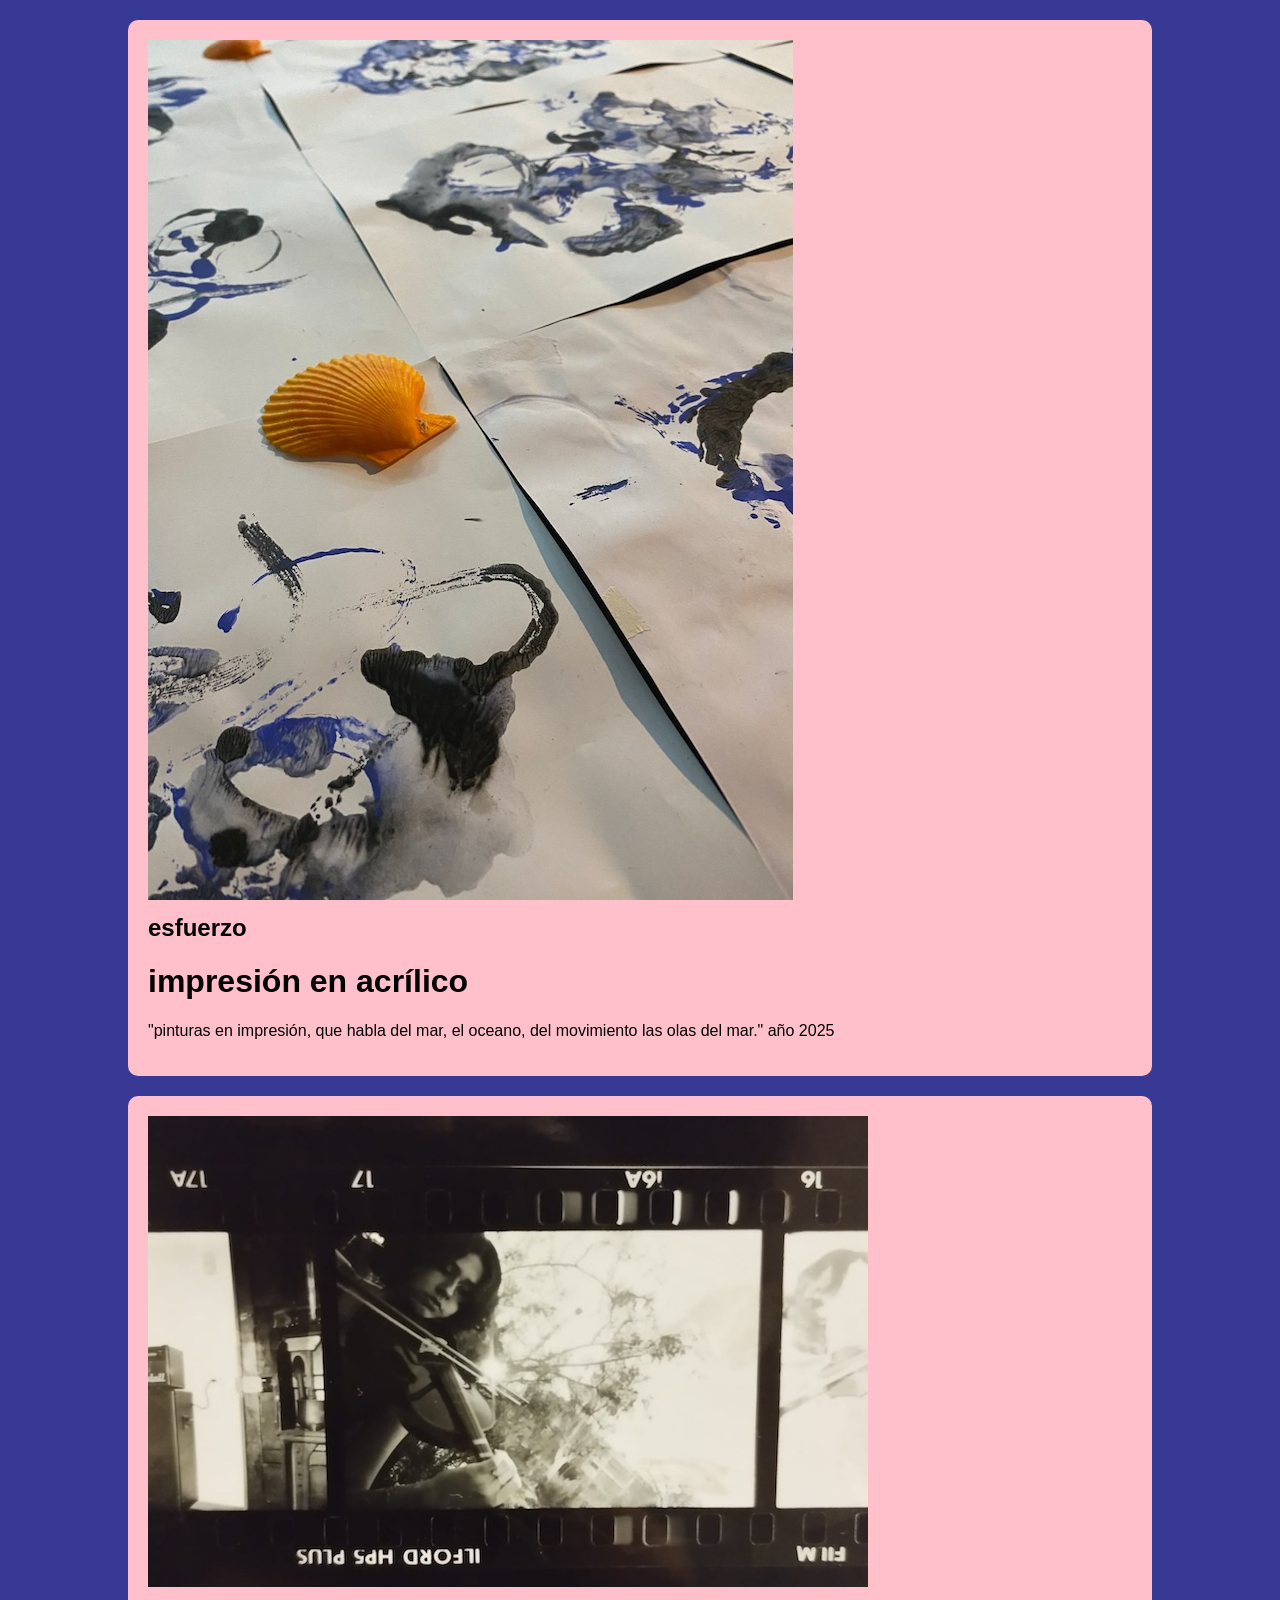
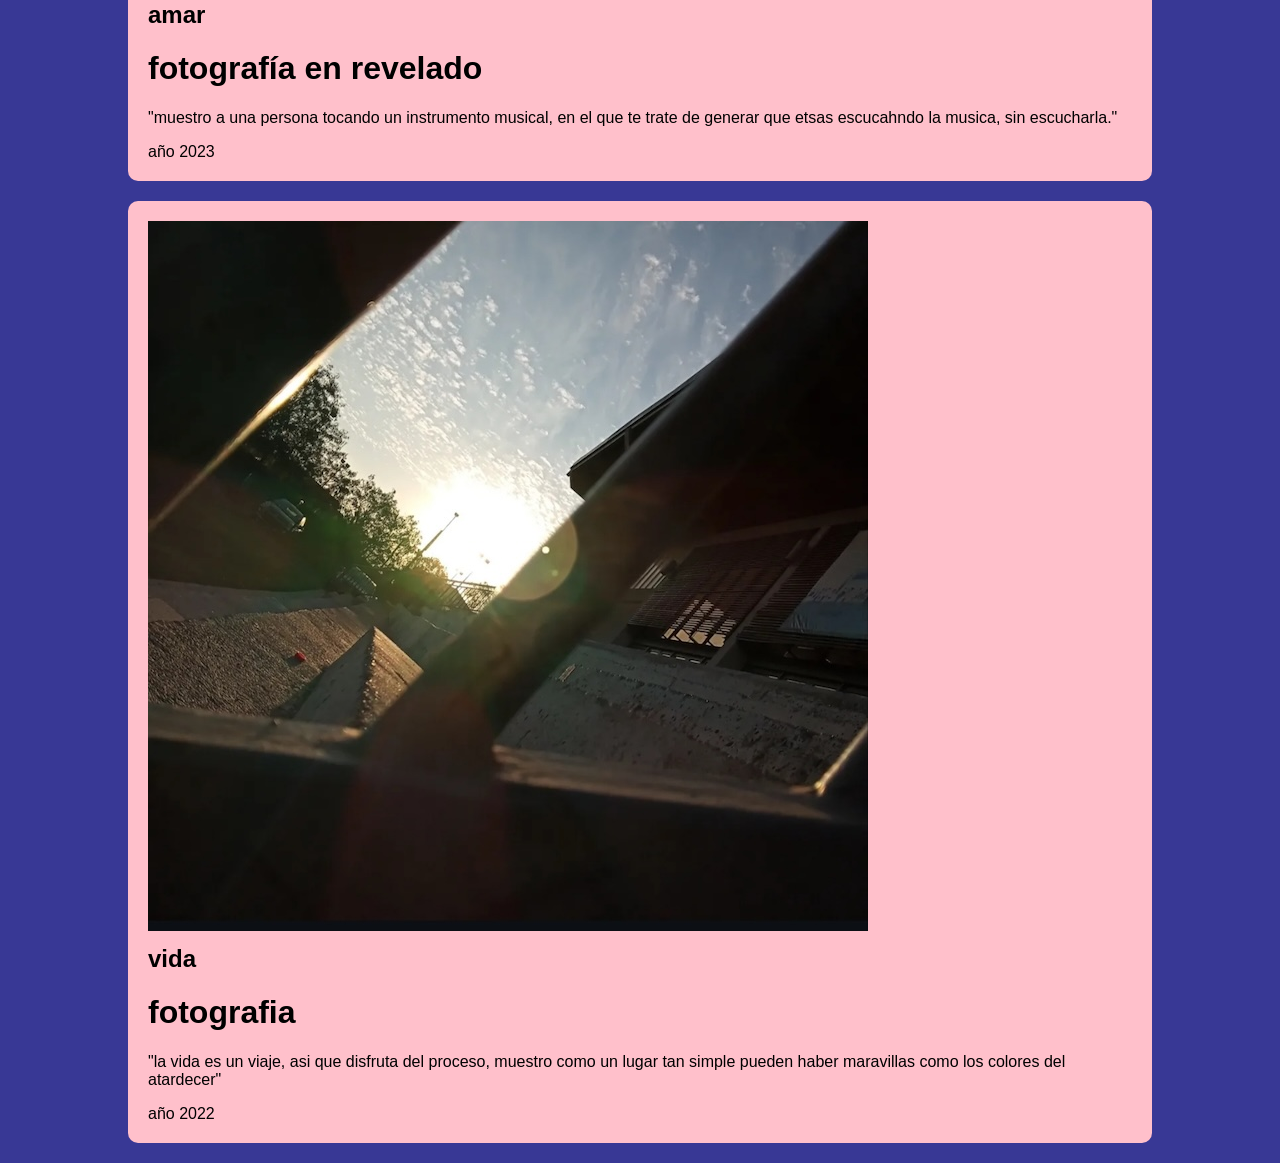
==== w/obras.html @ 838ca3fb "Add files via upload" ====
<!DOCTYPE html>
<html>
<head>
    <meta charset="UTF-8">
    <title>Estructura con Divisiones</title>

    <style>
        /* amanecer */ 
        body {
            font-family: Arial, sans-serif;
            background-color: rgb(56, 56, 149);
            margin: 0;
        }

        /* Contenedor principal */
        .contenedor {
            width: 80%;
            margin: auto;
            background-color: rgb(56, 56, 149);
        }

        /* Sección o bloque */
        .bloque {
            background-color: pink;
            margin: 20px 0;
            padding: 20px;
            border-radius: 10px;
        }

        /* Imagen *<img src="/Users/alumno/Documents/melissa/gHsz9q4OXw4dBfh3aDvnCkKzsRb.jpg" alt="Imagen de inicio" width="300">
        .bloque img {
            width: 100%;
            height: auto;
        }

        /* Encabezado */
        .bloque h2 {
            margin-top: 10px;
        }

        /* Texto */
        .bloque p {
            line-height: 1.5;
        }
    </style>
</head>

<body>

    <!-- Contenedor principal -->
    <div class="contenedor">

        <!-- BLOQUE 1 -->
        <div class="bloque">
            <img src="IMG-20251106-WA0077.jpg" alt="Descripción de la imagen">
            <h2>esfuerzo</h2>
            <p>
            <h1>impresión en acrílico</h1>
                "pinturas en impresión, que habla del mar, el oceano, del movimiento las olas del mar."
                año 2025
            </p>
        </div>

        <!-- BLOQUE 2 -->
        <div class="bloque">
            <img src="img/IMG-20260314-WA0039.jpg" alt="Descripción de la imagen">
            <h2>amar</h2>
            <p>
            <h1> fotografía en revelado </h1>
                "muestro a una persona tocando un instrumento musical, en el que te trate de generar que etsas escucahndo la musica, sin escucharla."
            </p>
             año 2023
        </div>

        <!-- BLOQUE 3 -->
        <div class="bloque">
            <img src="img/IMG_20260314_174841.jpg" alt="Descripción de la imagen">
            <h2>vida</h2>
            <p>
             <h1>fotografia</h1>
                "la vida es un viaje, asi que disfruta del proceso, muestro como un lugar tan simple pueden haber maravillas como los colores del atardecer"
            </p>
                 año 2022
        </div>

    </div>

</body>
</html>
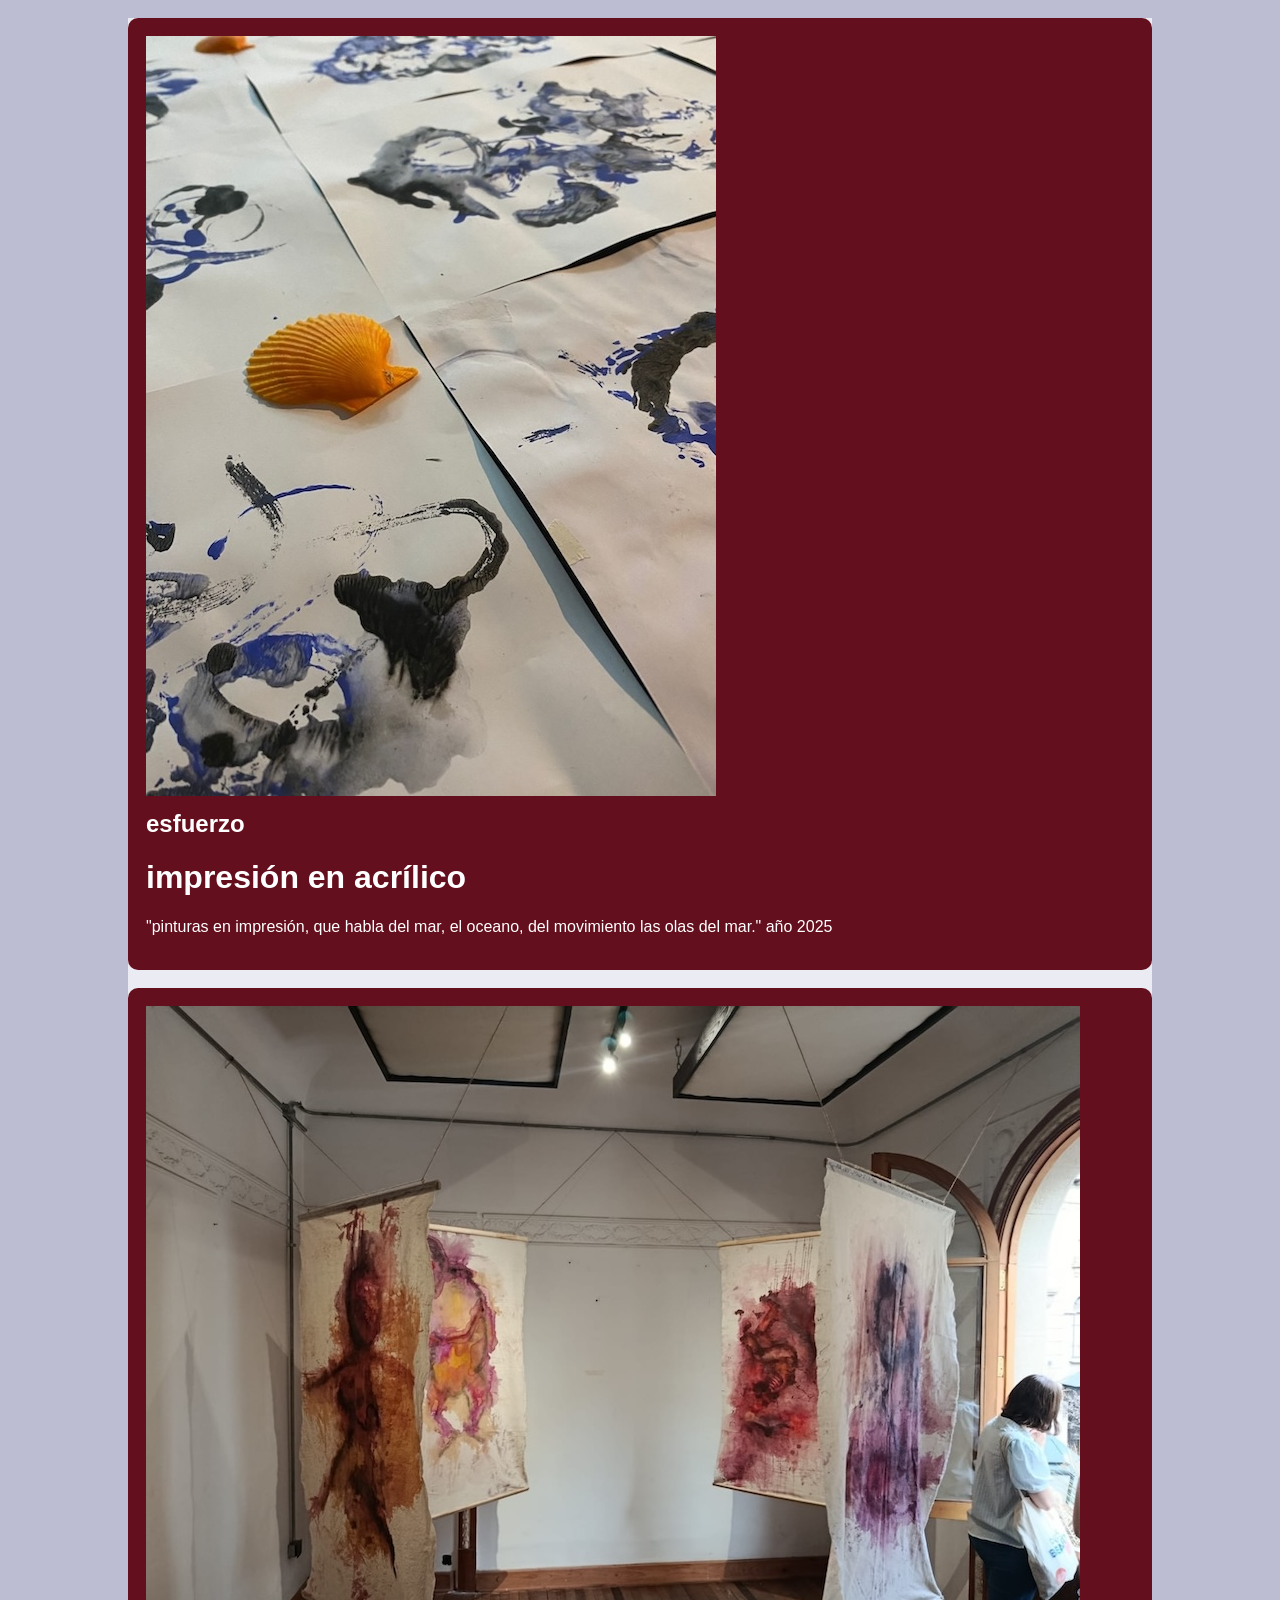
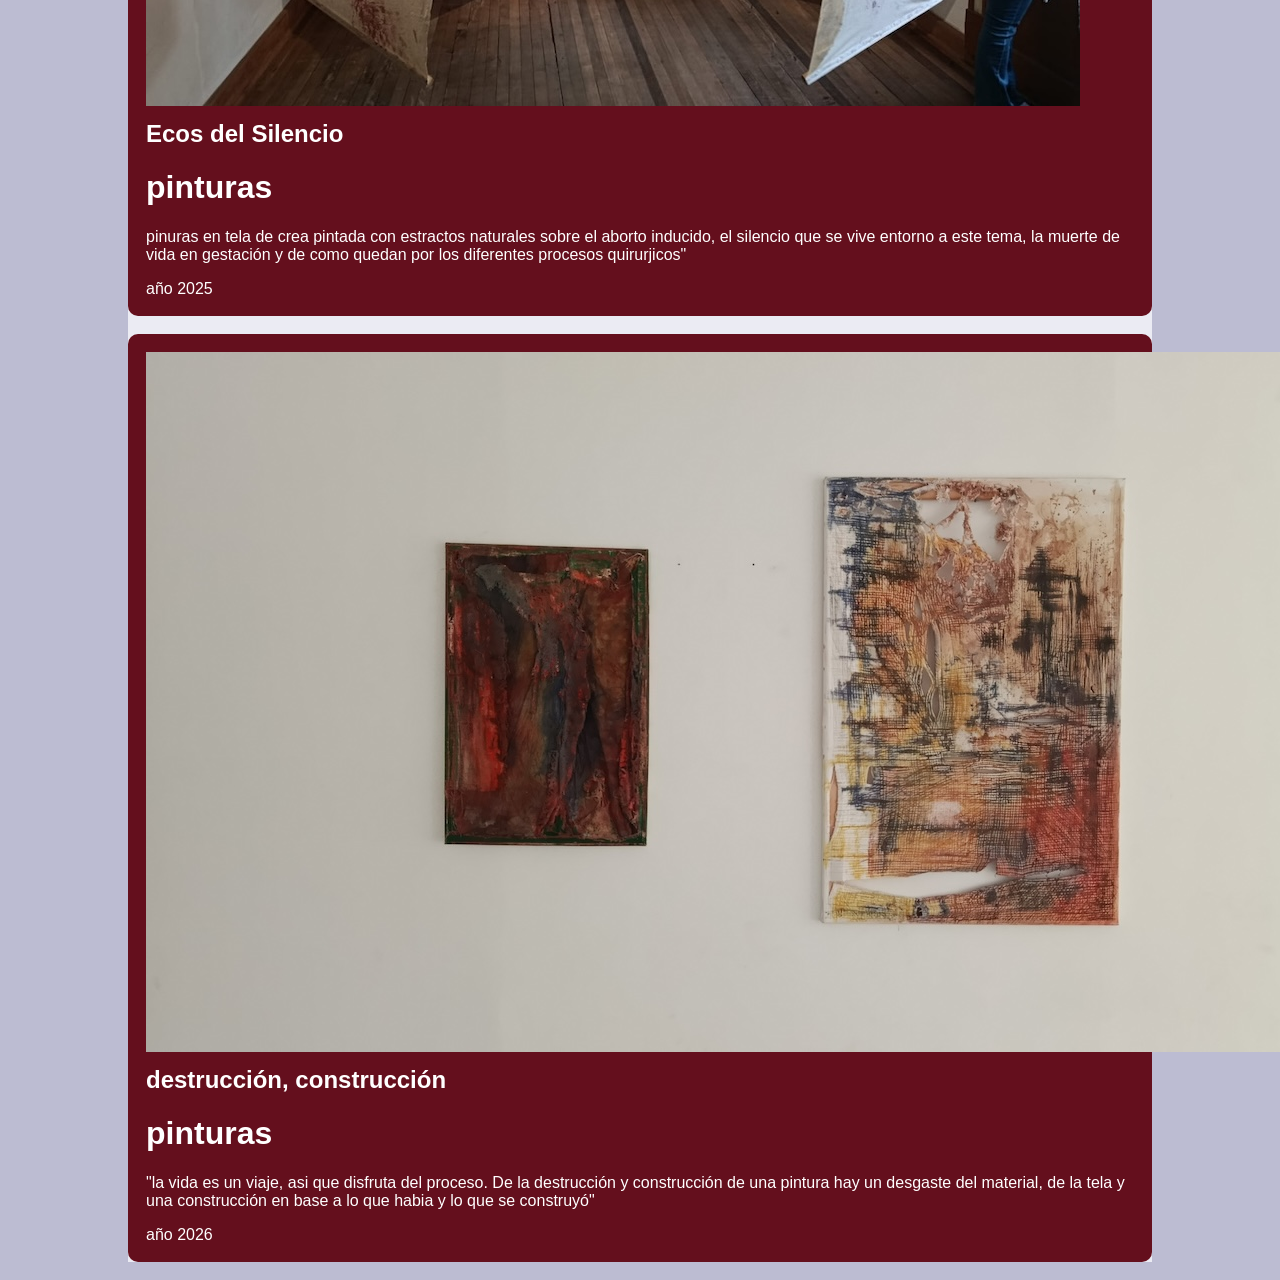
==== commit c76399f3: "Add files via upload" ====
--- a/w/obras.html
+++ b/w/obras.html
@@ -8,22 +8,23 @@
         /* amanecer */ 
         body {
             font-family: Arial, sans-serif;
-            background-color: rgb(56, 56, 149);
+            background-color: rgb(188, 188, 210);
             margin: 0;
+             color: rgb(255, 255, 255);
         }
 
         /* Contenedor principal */
         .contenedor {
             width: 80%;
             margin: auto;
-            background-color: rgb(56, 56, 149);
+            background-color: rgb(235, 235, 243);
         }
 
         /* Sección o bloque */
         .bloque {
-            background-color: pink;
-            margin: 20px 0;
-            padding: 20px;
+            background-color: rgb(100, 15, 29);
+            margin: 18px 0;
+            padding: 18px;
             border-radius: 10px;
         }
 
@@ -63,24 +64,25 @@
 
         <!-- BLOQUE 2 -->
         <div class="bloque">
-            <img src="img/IMG-20260314-WA0039.jpg" alt="Descripción de la imagen">
-            <h2>amar</h2>
+            <img src="img-2026.jpg" alt="Descripción de la imagen">
+            <h2>Ecos del Silencio</h2>
             <p>
-            <h1> fotografía en revelado </h1>
-                "muestro a una persona tocando un instrumento musical, en el que te trate de generar que etsas escucahndo la musica, sin escucharla."
+            <h1> pinturas </h1>
+                 pinuras en tela de crea pintada con estractos naturales sobre el aborto inducido, el silencio que se vive entorno a este tema, la muerte de vida en gestación y de como quedan por los diferentes procesos quirurjicos"
             </p>
-             año 2023
+             año 2025
         </div>
 
         <!-- BLOQUE 3 -->
         <div class="bloque">
-            <img src="img/IMG_20260314_174841.jpg" alt="Descripción de la imagen">
-            <h2>vida</h2>
+            <img src="IMG-20260421-WA0003.jpg" alt="Descripción de la imagen">
+            <h2>destrucción, construcción</h2>
             <p>
-             <h1>fotografia</h1>
-                "la vida es un viaje, asi que disfruta del proceso, muestro como un lugar tan simple pueden haber maravillas como los colores del atardecer"
+             <h1>pinturas</h1>
+                "la vida es un viaje, asi que disfruta del proceso. 
+                De la destrucción y construcción de una pintura hay un desgaste del material, de la tela y una construcción en base a lo que habia y lo que se construyó"
             </p>
-                 año 2022
+                 año 2026
         </div>
 
     </div>
